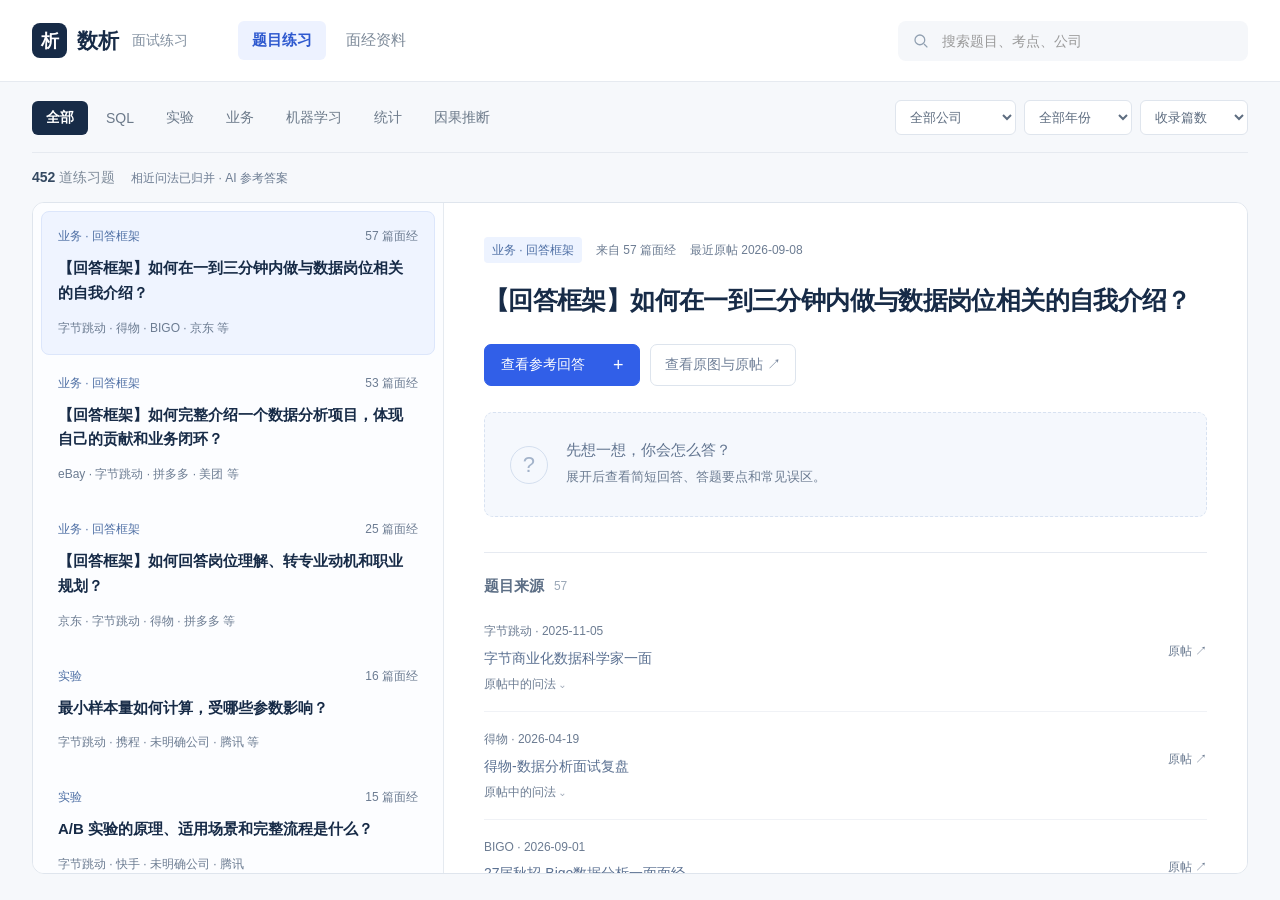
==== interview/index.html @ 2913370b "Publish interview practice at /interview with homepage link" ====
<!doctype html>
<html lang="zh-CN"><head><meta charset="utf-8"><meta name="viewport" content="width=device-width,initial-scale=1"><title>数析 · 面试练习</title><meta name="description" content="从真实面经中整理数据分析与数据科学练习题，按六类内容与公司筛选，查看简短参考答案并回溯原图。"><meta name="theme-color" content="#f6f8fb"><link rel="icon" type="image/svg+xml" href="data:image/svg+xml,%3Csvg xmlns='http://www.w3.org/2000/svg' viewBox='0 0 32 32'%3E%3Crect width='32' height='32' rx='8' fill='%232563eb'/%3E%3Cpath d='M8 8h7v16H8zm10 0h6v16h-6z' fill='white'/%3E%3C/svg%3E"><link rel="stylesheet" href="style.css"><script src="practice-core.js" defer></script><script src="app.js" defer></script></head>
<body>
<header class="topbar"><a class="brand" href="./" aria-label="数析面试练习首页"><span class="brand-symbol">析</span>数析<span class="brand-light">面试练习</span></a><nav class="view-switch" aria-label="浏览方式"><button data-view="questions" class="active" aria-pressed="true">题目练习</button><button data-view="notes" aria-pressed="false">面经资料</button></nav><label class="search"><svg viewBox="0 0 24 24" aria-hidden="true"><circle cx="10.5" cy="10.5" r="6.5"/><path d="m16 16 4.5 4.5"/></svg><input id="search" type="search" placeholder="搜索题目、考点、公司" aria-label="搜索题目、考点、公司"></label></header>
<main class="explore"><div class="explore-toolbar"><nav id="categories" aria-label="内容分类"></nav><div class="filters"><select id="company" aria-label="公司"><option value="">全部公司</option></select><select id="year" aria-label="年份"><option value="">全部年份</option><option value="2026">2026 年</option><option value="2025">2025 年</option></select><select id="sort" aria-label="排序"><option value="sources">收录篇数</option><option value="newest">最新发布</option><option value="oldest">最早发布</option></select></div></div>
<div class="results-line"><span id="result-count" aria-live="polite">正在加载题目…</span><button class="text-button" id="reset" hidden>清除筛选</button></div>
<section id="practice" class="practice-workspace" aria-label="题目练习区"><aside class="question-sidebar" aria-label="题目列表"><div id="question-list"></div><div id="pagination" class="pagination"></div></aside><section id="answer-reader" class="answer-reader" aria-label="题目与参考答案"></section></section><section class="note-grid" id="note-list" aria-label="面经列表" hidden></section>
</main>
<dialog id="detail" aria-label="面经详情"><button class="close-detail" id="close-detail" aria-label="关闭面经">✕</button><article class="note-detail"><section class="visual-panel" id="visual-panel" aria-label="面经原图"></section><section class="content-panel" id="content-panel" aria-label="原帖内容"></section></article></dialog>
<dialog id="zoom" aria-label="放大原图"><div class="zoom-toolbar"><span id="zoom-caption"></span><div><button id="zoom-prev" class="zoom-control" aria-label="上一张原图">←</button><button id="zoom-next" class="zoom-control" aria-label="下一张原图">→</button><button id="zoom-close" class="zoom-control" aria-label="关闭原图">✕</button></div></div><div class="zoom-scroll"><img id="zoom-image" alt=""></div></dialog>
</body></html>
---- interview/style.css ----
:root{font-family:-apple-system,BlinkMacSystemFont,"PingFang SC","Microsoft YaHei",sans-serif;color:#333;background:#fff;font-size:16px;--red:#ff2442;--gray:#888;--line:#f0f0f0}*{box-sizing:border-box}body{margin:0}button,input,select{font:inherit}button{cursor:pointer}button,a,input,select,summary{-webkit-tap-highlight-color:transparent}button:disabled{opacity:.25;cursor:default}button:focus-visible,a:focus-visible,input:focus-visible,select:focus-visible,summary:focus-visible{outline:3px solid #ff8fa0;outline-offset:3px}button[hidden]{display:none}a{color:inherit;text-decoration:none}body:has(dialog[open]){overflow:hidden}.topbar{height:88px;display:flex;align-items:center;justify-content:space-between;gap:40px;max-width:1600px;margin:auto;padding:0 42px}.brand{font-size:24px;font-weight:800;letter-spacing:-.06em;color:white;background:var(--red);padding:9px 16px 10px;border-radius:15px;white-space:nowrap}.search{width:450px;max-width:45vw;display:flex;align-items:center;background:#f5f5f5;border-radius:28px;padding:13px 19px;gap:10px}.search input{min-width:0;width:100%;border:0;outline:none;background:transparent;font-size:16px;color:#333}.search input::placeholder{color:#9a9a9a}.search svg{width:21px;height:21px;flex-shrink:0;fill:none;stroke:#555;stroke-width:1.7}.header-note{color:#999;font-size:14px;white-space:nowrap}.explore{max-width:1600px;margin:auto;padding:8px 42px 50px}.explore-toolbar{display:flex;flex-wrap:wrap;align-items:center;justify-content:space-between;gap:16px;border-bottom:1px solid var(--line);padding:4px 0 20px}#categories{display:flex;align-items:center;gap:4px;overflow:auto}.category{color:#666;border:0;border-radius:24px;background:transparent;padding:11px 17px;white-space:nowrap;font-size:16px}.category.active{color:#333;background:#f3f3f3;font-weight:650}.category:hover{background:#f5f5f5}.filters{display:flex;gap:8px}select{color:#666;font-size:14px;border:1px solid #ebebeb;border-radius:20px;background:#fff;padding:9px 25px 9px 12px;max-width:154px;cursor:pointer}.results-line{height:56px;display:flex;align-items:center;justify-content:space-between;font-size:13px;color:#999}.text-button{color:#888;border:0;background:transparent;padding:5px;font-size:13px}.text-button:hover{color:var(--red)}.note-grid{columns:5;column-gap:22px}.note-card{break-inside:avoid;display:block;width:100%;background:transparent;border:0;text-align:left;padding:0;margin-bottom:26px;color:#333;border-radius:16px}.card-cover{position:relative;overflow:hidden;border-radius:16px;background:#f5f5f5}.card-cover img{display:block;width:100%;height:auto;max-height:350px;min-height:150px;object-fit:cover;transition:transform .25s}.note-card:hover .card-cover img{transform:scale(1.025)}.card-pages{position:absolute;right:10px;top:10px;color:#fff;background:#0005;padding:4px 8px;border-radius:20px;font-size:12px}.card-content{padding:11px 7px 0}.card-title{font-size:15px;font-weight:600;line-height:1.55;margin:0 0 9px;display:-webkit-box;-webkit-line-clamp:2;-webkit-box-orient:vertical;overflow:hidden}.card-meta{display:flex;justify-content:space-between;gap:8px;align-items:center;font-size:12px;color:#999}.card-company{display:flex;align-items:center;gap:6px;min-width:0}.company-initial{width:20px;height:20px;display:inline-grid;place-items:center;border-radius:50%;background:#f5f5f5;color:#888;font-size:12px;flex-shrink:0}.card-company-name{white-space:nowrap;overflow:hidden;text-overflow:ellipsis}.card-tags{color:#809099;font-size:12px;line-height:1.6;margin-top:7px}.empty{column-span:all;text-align:center;padding:80px 20px;color:#999}.empty h1{color:#555;font-size:22px;font-weight:600}.empty p{font-size:15px}.empty button{border:0;background:var(--red);color:#fff;border-radius:24px;padding:11px 22px;margin-top:12px}.text-cover{height:230px;padding:28px 24px;display:flex;align-items:center;font-size:22px;line-height:1.6;font-weight:650;background:#faf6f4;color:#514b47}
#detail{border:0;padding:0;background:transparent;width:min(1280px,calc(100vw - 112px));height:min(860px,calc(100dvh - 72px));max-width:none;max-height:none;overflow:visible;color:#333}#detail::backdrop{background:rgba(0,0,0,.34)}.note-detail{display:grid;grid-template-rows:minmax(0,1fr);grid-template-columns:minmax(0,1.2fr) minmax(350px,.8fr);width:100%;height:100%;background:white;border-radius:22px;overflow:hidden;box-shadow:0 8px 40px #0000000c}.close-detail{position:absolute;left:-44px;top:0;width:32px;height:32px;border-radius:50%;border:0;background:#fff3;color:white;font-size:20px;display:grid;place-items:center;z-index:2}.close-detail:hover{background:#fff5}.visual-panel{position:relative;min-width:0;min-height:0;height:100%;background:#f7f7f7;border-right:1px solid #eee;display:flex;align-items:center;justify-content:center;overflow:hidden}.image-button{width:100%;height:100%;padding:0;background:none;border:0;display:flex;align-items:center;justify-content:center;cursor:zoom-in}.original-image{width:100%;height:100%;object-fit:contain;display:block}.image-counter{position:absolute;right:20px;top:20px;pointer-events:none;padding:6px 12px;border-radius:20px;background:#0005;color:#fff;font-size:13px;line-height:1.3}.image-arrow{position:absolute;top:50%;transform:translateY(-50%);height:36px;width:36px;border:0;border-radius:50%;background:#0003;color:#fff;font-size:24px;display:grid;place-items:center;backdrop-filter:blur(6px);opacity:0;transition:opacity .15s}.visual-panel:hover .image-arrow,.image-arrow:focus-visible{opacity:1}.image-arrow:disabled{display:none}.image-prev{left:16px}.image-next{right:16px}.image-dots{position:absolute;bottom:20px;left:50%;transform:translateX(-50%);display:flex;gap:4px;padding:7px 9px;max-width:85%;border-radius:20px;background:#0002;backdrop-filter:blur(8px)}.image-dot{padding:5px;background:transparent;border:0}.image-dot:after{content:"";width:6px;height:6px;border-radius:50%;background:#fff7;display:block}.image-dot.active:after{background:white}.no-image{padding:40px;color:#bbb;text-align:center}.content-panel{min-width:0;min-height:0;height:100%;display:flex;flex-direction:column;background:#fff}.author-row{padding:27px 28px 24px;display:flex;align-items:center;gap:12px;flex-shrink:0}.author-avatar{display:grid;place-items:center;flex-shrink:0;width:40px;height:40px;border:1px solid #eee;border-radius:50%;background:#f7f7f7;color:#777;font-size:17px}.author-name{font-size:15px;color:#666;min-width:0;flex:1;overflow:hidden;text-overflow:ellipsis;white-space:nowrap}.source-link{padding:9px 18px;border:1px solid var(--red);border-radius:24px;color:var(--red);font-size:14px;font-weight:600;white-space:nowrap}.source-link:hover{background:#fff5f6}.post-scroll{overflow:auto;min-height:0;flex:1;padding:0 28px 24px;scrollbar-width:thin;scrollbar-color:#e7e7e7 transparent}.post-title{font-size:20px;line-height:1.55;font-weight:650;margin:4px 0 15px;overflow-wrap:anywhere}.post-body{font-size:16px;line-height:1.85;white-space:pre-wrap;overflow-wrap:anywhere;margin:0;color:#3d3d3d}.post-tags{display:flex;gap:8px;flex-wrap:wrap;margin:16px 0;color:#547a9c;font-size:14px;line-height:1.5}.post-date{font-size:12px;color:#aaa;margin:24px 0 6px}.question-index{border-top:1px solid #eee;margin-top:22px;padding-top:16px}.question-index summary{cursor:pointer;color:#777;font-size:14px;list-style:none;display:flex;align-items:center;justify-content:space-between}.question-index summary:after{content:'⌄';font-size:17px;color:#aaa}.question-index[open] summary:after{transform:rotate(180deg)}.question-items{padding-top:8px}.question-item{font-size:14px;line-height:1.8;padding:12px 0;border-bottom:1px solid #f3f3f3}.question-item .tag{font-size:12px;color:#9b9b9b;margin-right:8px}.question-item button{font-size:12px;color:var(--red);background:none;border:0;white-space:nowrap;float:right;padding:3px}.post-footer{padding:17px 25px;border-top:1px solid #eee;display:flex;align-items:center;justify-content:space-between;gap:10px;flex-shrink:0}.note-navigation{display:flex;align-items:center;gap:14px;color:#999;font-size:12px;white-space:nowrap}.note-navigation button{border:0;background:none;color:#555;font-size:14px;padding:5px 0}.post-footer .text-button{font-size:14px;white-space:nowrap}mark{background:#ffe2e8;color:inherit;border-radius:2px}
#zoom{border:0;padding:0;width:min(1100px,94vw);height:94dvh;max-width:none;max-height:none;border-radius:14px;background:#242424;color:#fff}#zoom::backdrop{background:#000d}.zoom-toolbar{height:60px;padding:12px 20px;display:flex;align-items:center;justify-content:space-between;border-bottom:1px solid #ffffff1a;font-size:14px}.zoom-control{border:0;background:transparent;color:#fff;font-size:22px;width:38px;height:34px}.zoom-scroll{height:calc(100% - 60px);overflow:auto;text-align:center;padding:20px}.zoom-scroll img{width:100%;height:auto;max-width:1000px}.toast{color:var(--red)}
@media(min-width:1650px){.note-grid{columns:6}}
@media(max-width:1250px){.note-grid{columns:4}.topbar{gap:24px;padding:0 30px}.explore{padding:8px 30px 40px}.header-note{display:none}.search{max-width:none;width:460px}.note-detail{grid-template-columns:minmax(0,1.12fr) minmax(330px,.88fr)}.author-row{padding:22px}.post-scroll{padding:0 22px 22px}.post-footer{padding:16px 22px}.post-title{font-size:19px}#detail{width:calc(100vw - 88px);height:calc(100dvh - 64px)}}
@media(max-width:960px){.note-grid{columns:3}.explore-toolbar{gap:12px}.category{padding:10px 15px}.note-detail{grid-template-columns:minmax(0,1fr) minmax(310px,1fr)}.author-row{padding:20px;gap:9px}.source-link{padding:9px 13px}.post-scroll{padding:0 20px 20px}.post-footer{padding:14px 20px}.note-navigation{gap:10px}}
@media(max-width:700px){.topbar{height:76px;padding:0 18px;gap:18px}.brand{font-size:19px;padding:8px 12px;border-radius:12px}.search{width:auto;flex:1;padding:11px 14px;min-width:0}.search input{font-size:14px}.search svg{width:18px;height:18px}.explore{padding:0 14px 30px}.explore-toolbar{display:block;padding:0 0 15px}#categories{margin:0 -2px;padding:6px 0 13px;gap:0}.category{font-size:15px;padding:9px 14px}.filters{padding:0 3px;gap:7px}.filters select{min-width:0;flex:1;max-width:none;font-size:13px;padding:8px 18px 8px 10px}.results-line{height:46px;padding:0 3px}.note-grid{columns:2;column-gap:12px}.note-card{margin-bottom:22px}.card-cover{border-radius:12px}.card-cover img{max-height:280px;min-height:110px}.card-content{padding:9px 3px 0}.card-title{font-size:14px;margin-bottom:7px}.card-meta{font-size:12px}.card-meta time{font-size:12px}.company-initial{display:none}.card-tags{display:none}#detail{width:100vw;height:100dvh;max-height:100dvh;margin:0;overflow:auto;background:white;border-radius:0}.note-detail{display:flex;flex-direction:column;height:auto;min-height:100%;border-radius:0;overflow:visible;box-shadow:none}.close-detail{position:fixed;top:14px;left:14px;width:34px;height:34px;background:#0004;color:#fff;font-size:18px}.visual-panel{height:58dvh;min-height:320px;flex-shrink:0;border-right:0;border-bottom:1px solid #eee}.original-image{max-height:none}.image-counter{top:17px;right:16px;font-size:12px}.image-arrow{opacity:1;width:32px;height:32px;font-size:22px}.image-prev{left:14px}.image-next{right:14px}.image-dots{bottom:14px}.content-panel{height:auto;flex:1}.author-row{padding:21px 20px}.post-scroll{overflow:visible;padding:0 20px 22px}.post-title{font-size:19px}.post-body{font-size:16px;line-height:1.85}.post-footer{position:sticky;bottom:0;background:#fff;z-index:1;padding:14px 20px}.author-avatar{width:36px;height:36px;font-size:16px}.zoom-scroll{padding:8px}#zoom{width:100vw;height:100dvh;margin:0;border-radius:0}.zoom-toolbar{padding:10px 14px}}
@media(prefers-reduced-motion:reduce){*{scroll-behavior:auto!important;transition:none!important}}
/* Practice workspace: questions first, sources within reach. */
:root{--red:#315fe8;--ink:#172b47;--line:#e6eaf0;--muted:#778496;color:var(--ink);background:#f6f8fb}.topbar{height:82px;max-width:none;padding:0 32px;background:#fff;border-bottom:1px solid var(--line);gap:32px;justify-content:flex-start}.brand{background:none;color:var(--ink);padding:0;font-size:21px;font-weight:750;letter-spacing:0;display:flex;align-items:center;gap:10px}.brand-symbol{display:grid;place-items:center;width:35px;height:35px;border-radius:8px;background:var(--ink);color:#fff;font-size:18px}.brand-light{font-size:14px;color:#8290a0;font-weight:450;margin-left:3px}.view-switch{display:flex;align-items:center;gap:6px;margin-left:18px;white-space:nowrap}.view-switch button{font-size:15px;background:none;border:0;color:#7b8897;padding:10px 14px;border-radius:6px}.view-switch button.active{background:#edf2ff;color:#2e59cf;font-weight:600}.search{margin-left:auto;width:350px;padding:11px 14px;border-radius:8px;background:#f5f7fa}.search input{font-size:14px}.search svg{width:18px;height:18px;stroke:#91a0b1}.explore{max-width:1700px;padding:0 32px 24px}.explore-toolbar{padding:18px 0 17px;gap:16px}.category{padding:8px 14px;border-radius:6px;font-size:14px;color:#6c7a8a}.category.active{background:var(--ink);color:#fff}.category:hover:not(.active){background:#eaf0f6}.filters select{border-radius:6px;background:white;border-color:#dfe5ed;font-size:13px;color:#5e6d80;padding:8px 24px 8px 10px}.results-line{height:49px;color:#7e8b9a;font-size:14px;justify-content:flex-start;gap:20px}.results-line strong{font-weight:600;color:#344961}.count-detail{font-size:12px;margin-left:12px;color:#96a0ad}.practice-workspace{display:grid;grid-template-columns:minmax(290px,.88fr) minmax(0,1.72fr);height:calc(100dvh - 228px);min-height:440px;border:1px solid #dfe5ed;border-radius:12px;background:#fff;overflow:hidden}.practice-workspace[hidden],.note-grid[hidden]{display:none}.question-sidebar{min-width:0;min-height:0;overflow:auto;border-right:1px solid #e5eaf0;padding:8px;background:#fcfdff}.question-row{width:100%;display:block;text-align:left;border:1px solid transparent;border-radius:8px;padding:16px 16px 17px;background:transparent;color:var(--ink);margin-bottom:3px}.question-row:hover{background:#f3f6fb}.question-row.selected{background:#eff4ff;border-color:#dce6fb}.question-row-top{display:flex;align-items:center;justify-content:space-between;font-size:12px;color:#99a4b3;margin-bottom:11px}.category-label{font-size:12px;color:#4f70a5}.question-row h2{font-size:15px;line-height:1.65;font-weight:600;margin:0 0 12px;overflow-wrap:anywhere}.question-companies{font-size:12px;color:#8c98a8;line-height:1.5}.pagination{display:flex;justify-content:space-between;align-items:center;padding:19px 10px;font-size:12px;color:#9ca6b3}.pagination button{background:white;border:1px solid #e0e5ed;padding:6px 10px;border-radius:5px;font-size:13px;color:#596b81}.answer-reader{min-height:0;overflow:auto;background:#fff}.practice-article{max-width:930px;padding:34px 40px 48px;margin:auto}.answer-meta{display:flex;gap:14px;align-items:center;font-size:12px;color:#929eac;line-height:1.7;flex-wrap:wrap;margin-bottom:18px}.answer-meta .category-label{padding:3px 8px;background:#edf3ff;border-radius:4px}.practice-article h1{font-size:25px;line-height:1.55;font-weight:650;letter-spacing:-.025em;color:var(--ink);margin:0 0 24px;overflow-wrap:anywhere}.answer-actions{display:flex;flex-wrap:wrap;gap:10px;margin-bottom:26px}.primary-button{border:1px solid #315fe8;background:#315fe8;color:#fff;border-radius:7px;padding:11px 16px;font-size:14px;display:flex;align-items:center;gap:28px}.primary-button span{font-size:18px;line-height:1}.secondary-button{border:1px solid #dde4ed;background:#fff;color:#718199;border-radius:7px;font-size:14px;padding:11px 14px}.primary-button:hover{background:#254fd0}.secondary-button:hover{background:#f7f9fc}.answer-collapsed{display:flex;align-items:center;gap:18px;background:#f5f8fd;border:1px dashed #d8e2f1;border-radius:9px;padding:28px 25px;margin-bottom:35px}.practice-symbol{display:grid;place-items:center;flex-shrink:0;width:38px;height:38px;border-radius:50%;border:1px solid #d4dfef;color:#a3b3ca;font-size:22px}.answer-collapsed strong{font-size:15px;font-weight:550;color:#627590}.answer-collapsed p{font-size:13px;line-height:1.6;color:#95a0af;margin:7px 0 0}.reference-answer{margin-bottom:32px;border-top:1px solid #e6eaf1;padding-top:24px}.reference-heading{display:flex;align-items:center;gap:10px;margin-bottom:17px}.reference-heading h2{font-size:17px;font-weight:650;margin:0}.reference-heading>span{font-size:11px;color:#577db2;border:1px solid #dde7f6;padding:3px 6px;border-radius:4px}.short-answer{font-size:16px;line-height:1.95;color:#445670;white-space:pre-wrap;margin:0 0 28px}.reference-answer h3{font-size:14px;font-weight:650;color:#536882;margin:20px 0 12px}.answer-steps{font-size:15px;line-height:1.85;color:#52647b;padding-left:23px;margin:0 0 20px}.answer-steps li{padding-left:5px;margin:10px 0}.answer-steps li::marker{color:#4a70b6;font-size:13px;font-weight:600}.pitfall{display:flex;align-items:flex-start;gap:12px;padding:15px 18px;border-radius:6px;background:#fcf7eb;margin:24px 0 18px;color:#8c7040}.pitfall>span{font-size:12px;white-space:nowrap;padding-top:3px;font-weight:650}.pitfall p{font-size:14px;line-height:1.8;margin:0}.answer-disclaimer{font-size:12px;color:#9ba4b0;line-height:1.8;margin:18px 0 0}.question-sources{border-top:1px solid #e6eaf1;padding-top:24px}.question-sources h2{font-size:15px;font-weight:600;display:flex;gap:10px;align-items:center;margin:0 0 8px;color:#5d6f86}.question-sources h2 span{font-size:12px;font-weight:450;color:#9aa7b7}.source-row{display:flex;gap:16px;justify-content:space-between;align-items:flex-start;padding:17px 0;border-bottom:1px solid #f0f2f6}.source-row>div{min-width:0}.source-date{font-size:12px;color:#96a2b1}.source-title{border:0;background:transparent;font-size:14px;text-align:left;line-height:1.7;color:#5a7091;padding:7px 0 3px;display:block}.source-title:hover{color:#315fe8}.source-row>a{white-space:nowrap;font-size:12px;color:#7c90aa;margin-top:22px}.original-question{font-size:12px;color:#a0a9b6}.original-question summary{cursor:pointer;list-style:none;line-height:1.7}.original-question summary:after{content:' ⌄'}.original-question p{font-size:13px;color:#8491a3;line-height:1.8;margin:10px 0}.more-sources{font-size:13px;color:#8595aa;padding:14px 0}.more-sources>summary{cursor:pointer}.answer-code{font-size:13px;line-height:1.8;background:#16283f;color:#d9e4f2;border-radius:8px;padding:18px 20px;overflow:auto;tab-size:2}.code-caption{font-size:12px;color:#8b99aa;margin-top:20px}.reference-links{font-size:13px;color:#778eaf;margin-top:22px}.reference-links summary{cursor:pointer}.reference-links a{display:block;margin:9px 0;color:#527bb3;font-size:13px;line-height:1.6}.question-mobile-back{display:none}.note-grid{padding-top:4px}.card-cover{border-radius:12px}.empty{padding:55px 20px}.empty h1{font-size:18px}.empty p{font-size:14px}.empty button{background:#315fe8;border-radius:6px;font-size:14px}.source-link{border-color:#829bbf;color:#55749d}.source-link:hover{background:#f2f6fb}.post-title{color:#344961}.post-body{color:#506078}.post-tags{color:#8194af}.post-footer .text-button{color:#778ba6}mark{background:#e5edff}.question-index{color:#8597ae}
@media(min-width:1450px){.practice-workspace{grid-template-columns:minmax(360px,.85fr) minmax(0,1.85fr)}.practice-article{padding:38px 55px 50px}}
@media(max-width:1100px){.brand-light{display:none}.topbar{gap:20px;padding:0 24px}.view-switch{margin-left:5px}.search{width:280px}.explore{padding:0 24px 24px}.practice-workspace{grid-template-columns:315px minmax(0,1fr);height:calc(100dvh - 265px)}.practice-article{padding:28px}.practice-article h1{font-size:22px}.answer-meta{gap:9px}.explore-toolbar{flex-wrap:wrap}.question-row{padding:14px}.answer-collapsed{padding:22px 18px}.answer-collapsed .practice-symbol{display:none}}
@media(max-width:740px){.topbar{height:auto;min-height:124px;flex-wrap:wrap;padding:16px 18px 14px;gap:14px 10px}.brand{font-size:19px;gap:8px}.brand-symbol{width:31px;height:31px;font-size:16px}.view-switch{margin:0 0 0 auto;gap:0}.view-switch button{font-size:14px;padding:8px 11px}.search{order:3;width:100%;flex-basis:100%;padding:10px 12px;max-width:none}.explore{padding:0 12px 20px}.explore-toolbar{display:block;padding:4px 0 13px}#categories{padding:8px 0 12px;gap:2px}.category{font-size:14px;padding:8px 12px}.filters select{font-size:13px}.results-line{height:47px;padding:0 4px;font-size:13px}.count-detail{font-size:12px;margin-left:7px}.practice-workspace{height:calc(100dvh - 291px);min-height:300px;display:block;border-radius:9px}.question-sidebar{height:100%;border:0;padding:6px}.answer-reader{height:100%;display:none}.question-reading .question-sidebar{display:none}.question-reading .answer-reader{display:block}.question-row{padding:15px 13px}.question-row h2{font-size:16px}.question-mobile-back{display:block;border:0;background:none;padding:0 0 20px;font-size:13px;color:#8395af}.practice-article{padding:21px 19px 36px}.practice-article h1{font-size:22px;margin-bottom:21px}.answer-meta{font-size:12px;gap:9px;margin-bottom:15px}.answer-meta>span:last-child{display:none}.answer-actions{gap:8px}.primary-button,.secondary-button{font-size:13px;padding:10px 11px}.primary-button{gap:17px}.answer-collapsed{padding:23px 16px;margin-bottom:25px}.answer-collapsed strong{font-size:14px}.short-answer{font-size:16px}.answer-steps{font-size:15px}.source-row{gap:10px}.question-sources{padding-top:20px}.note-grid{column-gap:13px}}
.question-inline-actions{display:flex;gap:15px;margin-top:8px}.question-inline-actions button{float:none;padding:3px 0}.question-inline-actions button:first-child{color:#315fe8}.question-index summary{font-size:14px}.reference-heading>span{font-size:12px}
button:focus-visible,a:focus-visible,input:focus-visible,select:focus-visible,summary:focus-visible{outline-color:#7194f5}.count-detail,.answer-meta,.question-row-top,.question-companies,.source-date,.source-row>a,.original-question,.answer-disclaimer,.answer-collapsed p,.code-caption{color:#6c7c92}.original-question p{color:#687b93}
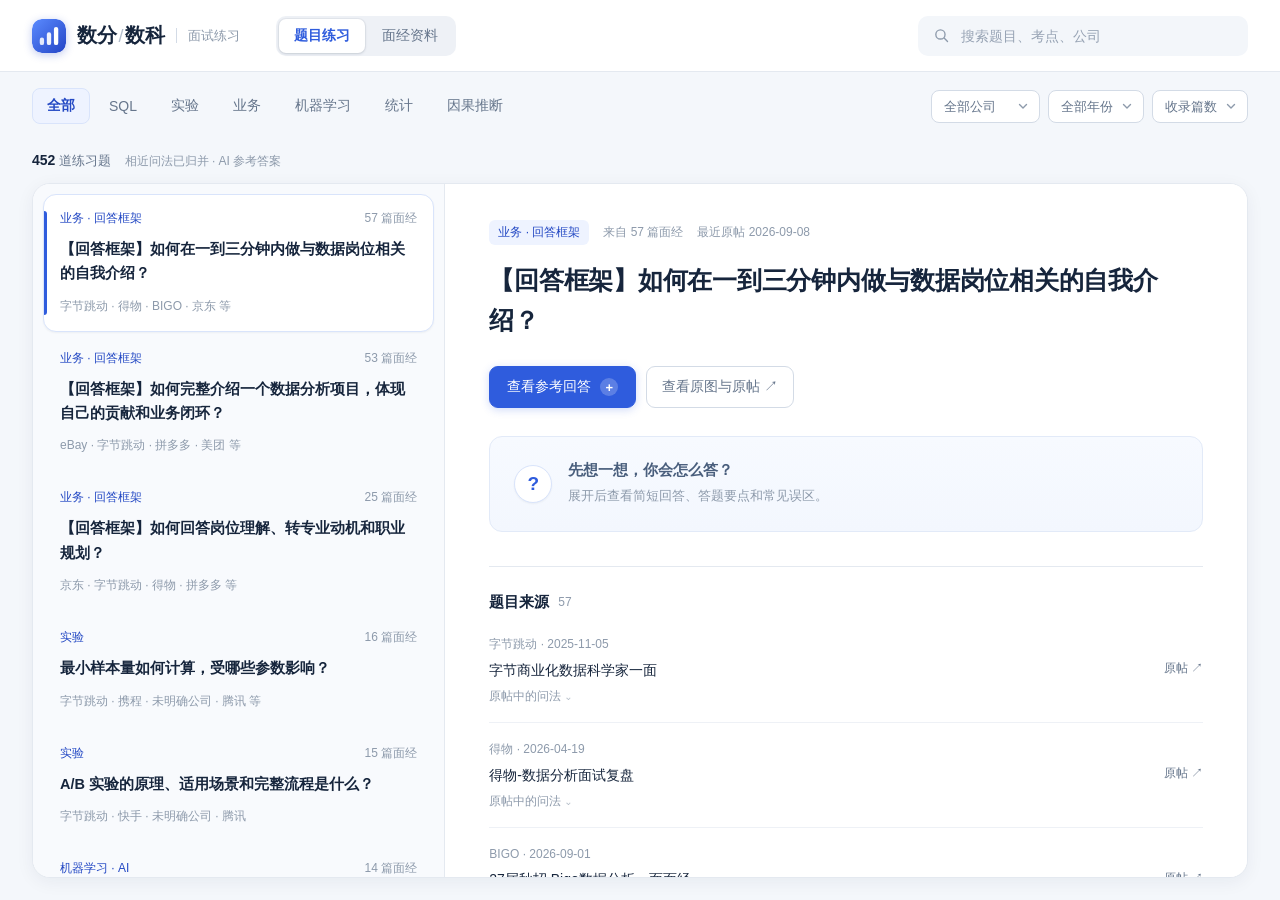
==== commit c5149192: "Publish refreshed interview practice UI Rebuilt static export: new brand mark and 数分/数科 naming, unif" ====
--- a/interview/index.html
+++ b/interview/index.html
@@ -1,7 +1,7 @@
 <!doctype html>
-<html lang="zh-CN"><head><meta charset="utf-8"><meta name="viewport" content="width=device-width,initial-scale=1"><title>数析 · 面试练习</title><meta name="description" content="从真实面经中整理数据分析与数据科学练习题，按六类内容与公司筛选，查看简短参考答案并回溯原图。"><meta name="theme-color" content="#f6f8fb"><link rel="icon" type="image/svg+xml" href="data:image/svg+xml,%3Csvg xmlns='http://www.w3.org/2000/svg' viewBox='0 0 32 32'%3E%3Crect width='32' height='32' rx='8' fill='%232563eb'/%3E%3Cpath d='M8 8h7v16H8zm10 0h6v16h-6z' fill='white'/%3E%3C/svg%3E"><link rel="stylesheet" href="style.css"><script src="practice-core.js" defer></script><script src="app.js" defer></script></head>
+<html lang="zh-CN"><head><meta charset="utf-8"><meta name="viewport" content="width=device-width,initial-scale=1"><title>数分/数科 · 面试练习</title><meta name="description" content="从真实面经中整理数据分析与数据科学练习题，按六类内容与公司筛选，查看简短参考答案并回溯原图。"><meta name="theme-color" content="#ffffff"><link rel="icon" type="image/svg+xml" href="data:image/svg+xml,%3Csvg xmlns='http://www.w3.org/2000/svg' viewBox='0 0 32 32'%3E%3Cdefs%3E%3ClinearGradient id='g' x1='0' y1='0' x2='1' y2='1'%3E%3Cstop offset='0' stop-color='%235b8bff'/%3E%3Cstop offset='1' stop-color='%232445c6'/%3E%3C/linearGradient%3E%3C/defs%3E%3Crect width='32' height='32' rx='9' fill='url(%23g)'/%3E%3Crect x='7' y='17.5' width='4.4' height='7.5' rx='2.2' fill='white' opacity='.85'/%3E%3Crect x='13.8' y='12.5' width='4.4' height='12.5' rx='2.2' fill='white' opacity='.92'/%3E%3Crect x='20.6' y='7' width='4.4' height='18' rx='2.2' fill='white'/%3E%3C/svg%3E"><link rel="stylesheet" href="style.css"><script src="practice-core.js" defer></script><script src="app.js" defer></script></head>
 <body>
-<header class="topbar"><a class="brand" href="./" aria-label="数析面试练习首页"><span class="brand-symbol">析</span>数析<span class="brand-light">面试练习</span></a><nav class="view-switch" aria-label="浏览方式"><button data-view="questions" class="active" aria-pressed="true">题目练习</button><button data-view="notes" aria-pressed="false">面经资料</button></nav><label class="search"><svg viewBox="0 0 24 24" aria-hidden="true"><circle cx="10.5" cy="10.5" r="6.5"/><path d="m16 16 4.5 4.5"/></svg><input id="search" type="search" placeholder="搜索题目、考点、公司" aria-label="搜索题目、考点、公司"></label></header>
+<header class="topbar"><a class="brand" href="./" aria-label="数分数科面试练习首页"><span class="brand-mark" aria-hidden="true"><svg viewBox="0 0 36 36" width="34" height="34"><defs><linearGradient id="bm" x1="0" y1="0" x2="1" y2="1"><stop offset="0" stop-color="#5b8bff"/><stop offset="1" stop-color="#2445c6"/></linearGradient></defs><rect width="36" height="36" rx="10" fill="url(#bm)"/><rect x="8.2" y="19.6" width="4.6" height="8" rx="2.3" fill="#fff" opacity=".85"/><rect x="15.7" y="14" width="4.6" height="13.6" rx="2.3" fill="#fff" opacity=".92"/><rect x="23.2" y="8.4" width="4.6" height="19.2" rx="2.3" fill="#fff"/></svg></span><span class="brand-name">数分<span class="brand-slash">/</span>数科</span><span class="brand-light">面试练习</span></a><nav class="view-switch" aria-label="浏览方式"><button data-view="questions" class="active" aria-pressed="true">题目练习</button><button data-view="notes" aria-pressed="false">面经资料</button></nav><label class="search"><svg viewBox="0 0 24 24" aria-hidden="true"><circle cx="10.5" cy="10.5" r="6.5"/><path d="m16 16 4.5 4.5"/></svg><input id="search" type="search" placeholder="搜索题目、考点、公司" aria-label="搜索题目、考点、公司"></label></header>
 <main class="explore"><div class="explore-toolbar"><nav id="categories" aria-label="内容分类"></nav><div class="filters"><select id="company" aria-label="公司"><option value="">全部公司</option></select><select id="year" aria-label="年份"><option value="">全部年份</option><option value="2026">2026 年</option><option value="2025">2025 年</option></select><select id="sort" aria-label="排序"><option value="sources">收录篇数</option><option value="newest">最新发布</option><option value="oldest">最早发布</option></select></div></div>
 <div class="results-line"><span id="result-count" aria-live="polite">正在加载题目…</span><button class="text-button" id="reset" hidden>清除筛选</button></div>
 <section id="practice" class="practice-workspace" aria-label="题目练习区"><aside class="question-sidebar" aria-label="题目列表"><div id="question-list"></div><div id="pagination" class="pagination"></div></aside><section id="answer-reader" class="answer-reader" aria-label="题目与参考答案"></section></section><section class="note-grid" id="note-list" aria-label="面经列表" hidden></section>
--- a/interview/style.css
+++ b/interview/style.css
@@ -1,15 +1,472 @@
-:root{font-family:-apple-system,BlinkMacSystemFont,"PingFang SC","Microsoft YaHei",sans-serif;color:#333;background:#fff;font-size:16px;--red:#ff2442;--gray:#888;--line:#f0f0f0}*{box-sizing:border-box}body{margin:0}button,input,select{font:inherit}button{cursor:pointer}button,a,input,select,summary{-webkit-tap-highlight-color:transparent}button:disabled{opacity:.25;cursor:default}button:focus-visible,a:focus-visible,input:focus-visible,select:focus-visible,summary:focus-visible{outline:3px solid #ff8fa0;outline-offset:3px}button[hidden]{display:none}a{color:inherit;text-decoration:none}body:has(dialog[open]){overflow:hidden}.topbar{height:88px;display:flex;align-items:center;justify-content:space-between;gap:40px;max-width:1600px;margin:auto;padding:0 42px}.brand{font-size:24px;font-weight:800;letter-spacing:-.06em;color:white;background:var(--red);padding:9px 16px 10px;border-radius:15px;white-space:nowrap}.search{width:450px;max-width:45vw;display:flex;align-items:center;background:#f5f5f5;border-radius:28px;padding:13px 19px;gap:10px}.search input{min-width:0;width:100%;border:0;outline:none;background:transparent;font-size:16px;color:#333}.search input::placeholder{color:#9a9a9a}.search svg{width:21px;height:21px;flex-shrink:0;fill:none;stroke:#555;stroke-width:1.7}.header-note{color:#999;font-size:14px;white-space:nowrap}.explore{max-width:1600px;margin:auto;padding:8px 42px 50px}.explore-toolbar{display:flex;flex-wrap:wrap;align-items:center;justify-content:space-between;gap:16px;border-bottom:1px solid var(--line);padding:4px 0 20px}#categories{display:flex;align-items:center;gap:4px;overflow:auto}.category{color:#666;border:0;border-radius:24px;background:transparent;padding:11px 17px;white-space:nowrap;font-size:16px}.category.active{color:#333;background:#f3f3f3;font-weight:650}.category:hover{background:#f5f5f5}.filters{display:flex;gap:8px}select{color:#666;font-size:14px;border:1px solid #ebebeb;border-radius:20px;background:#fff;padding:9px 25px 9px 12px;max-width:154px;cursor:pointer}.results-line{height:56px;display:flex;align-items:center;justify-content:space-between;font-size:13px;color:#999}.text-button{color:#888;border:0;background:transparent;padding:5px;font-size:13px}.text-button:hover{color:var(--red)}.note-grid{columns:5;column-gap:22px}.note-card{break-inside:avoid;display:block;width:100%;background:transparent;border:0;text-align:left;padding:0;margin-bottom:26px;color:#333;border-radius:16px}.card-cover{position:relative;overflow:hidden;border-radius:16px;background:#f5f5f5}.card-cover img{display:block;width:100%;height:auto;max-height:350px;min-height:150px;object-fit:cover;transition:transform .25s}.note-card:hover .card-cover img{transform:scale(1.025)}.card-pages{position:absolute;right:10px;top:10px;color:#fff;background:#0005;padding:4px 8px;border-radius:20px;font-size:12px}.card-content{padding:11px 7px 0}.card-title{font-size:15px;font-weight:600;line-height:1.55;margin:0 0 9px;display:-webkit-box;-webkit-line-clamp:2;-webkit-box-orient:vertical;overflow:hidden}.card-meta{display:flex;justify-content:space-between;gap:8px;align-items:center;font-size:12px;color:#999}.card-company{display:flex;align-items:center;gap:6px;min-width:0}.company-initial{width:20px;height:20px;display:inline-grid;place-items:center;border-radius:50%;background:#f5f5f5;color:#888;font-size:12px;flex-shrink:0}.card-company-name{white-space:nowrap;overflow:hidden;text-overflow:ellipsis}.card-tags{color:#809099;font-size:12px;line-height:1.6;margin-top:7px}.empty{column-span:all;text-align:center;padding:80px 20px;color:#999}.empty h1{color:#555;font-size:22px;font-weight:600}.empty p{font-size:15px}.empty button{border:0;background:var(--red);color:#fff;border-radius:24px;padding:11px 22px;margin-top:12px}.text-cover{height:230px;padding:28px 24px;display:flex;align-items:center;font-size:22px;line-height:1.6;font-weight:650;background:#faf6f4;color:#514b47}
-#detail{border:0;padding:0;background:transparent;width:min(1280px,calc(100vw - 112px));height:min(860px,calc(100dvh - 72px));max-width:none;max-height:none;overflow:visible;color:#333}#detail::backdrop{background:rgba(0,0,0,.34)}.note-detail{display:grid;grid-template-rows:minmax(0,1fr);grid-template-columns:minmax(0,1.2fr) minmax(350px,.8fr);width:100%;height:100%;background:white;border-radius:22px;overflow:hidden;box-shadow:0 8px 40px #0000000c}.close-detail{position:absolute;left:-44px;top:0;width:32px;height:32px;border-radius:50%;border:0;background:#fff3;color:white;font-size:20px;display:grid;place-items:center;z-index:2}.close-detail:hover{background:#fff5}.visual-panel{position:relative;min-width:0;min-height:0;height:100%;background:#f7f7f7;border-right:1px solid #eee;display:flex;align-items:center;justify-content:center;overflow:hidden}.image-button{width:100%;height:100%;padding:0;background:none;border:0;display:flex;align-items:center;justify-content:center;cursor:zoom-in}.original-image{width:100%;height:100%;object-fit:contain;display:block}.image-counter{position:absolute;right:20px;top:20px;pointer-events:none;padding:6px 12px;border-radius:20px;background:#0005;color:#fff;font-size:13px;line-height:1.3}.image-arrow{position:absolute;top:50%;transform:translateY(-50%);height:36px;width:36px;border:0;border-radius:50%;background:#0003;color:#fff;font-size:24px;display:grid;place-items:center;backdrop-filter:blur(6px);opacity:0;transition:opacity .15s}.visual-panel:hover .image-arrow,.image-arrow:focus-visible{opacity:1}.image-arrow:disabled{display:none}.image-prev{left:16px}.image-next{right:16px}.image-dots{position:absolute;bottom:20px;left:50%;transform:translateX(-50%);display:flex;gap:4px;padding:7px 9px;max-width:85%;border-radius:20px;background:#0002;backdrop-filter:blur(8px)}.image-dot{padding:5px;background:transparent;border:0}.image-dot:after{content:"";width:6px;height:6px;border-radius:50%;background:#fff7;display:block}.image-dot.active:after{background:white}.no-image{padding:40px;color:#bbb;text-align:center}.content-panel{min-width:0;min-height:0;height:100%;display:flex;flex-direction:column;background:#fff}.author-row{padding:27px 28px 24px;display:flex;align-items:center;gap:12px;flex-shrink:0}.author-avatar{display:grid;place-items:center;flex-shrink:0;width:40px;height:40px;border:1px solid #eee;border-radius:50%;background:#f7f7f7;color:#777;font-size:17px}.author-name{font-size:15px;color:#666;min-width:0;flex:1;overflow:hidden;text-overflow:ellipsis;white-space:nowrap}.source-link{padding:9px 18px;border:1px solid var(--red);border-radius:24px;color:var(--red);font-size:14px;font-weight:600;white-space:nowrap}.source-link:hover{background:#fff5f6}.post-scroll{overflow:auto;min-height:0;flex:1;padding:0 28px 24px;scrollbar-width:thin;scrollbar-color:#e7e7e7 transparent}.post-title{font-size:20px;line-height:1.55;font-weight:650;margin:4px 0 15px;overflow-wrap:anywhere}.post-body{font-size:16px;line-height:1.85;white-space:pre-wrap;overflow-wrap:anywhere;margin:0;color:#3d3d3d}.post-tags{display:flex;gap:8px;flex-wrap:wrap;margin:16px 0;color:#547a9c;font-size:14px;line-height:1.5}.post-date{font-size:12px;color:#aaa;margin:24px 0 6px}.question-index{border-top:1px solid #eee;margin-top:22px;padding-top:16px}.question-index summary{cursor:pointer;color:#777;font-size:14px;list-style:none;display:flex;align-items:center;justify-content:space-between}.question-index summary:after{content:'⌄';font-size:17px;color:#aaa}.question-index[open] summary:after{transform:rotate(180deg)}.question-items{padding-top:8px}.question-item{font-size:14px;line-height:1.8;padding:12px 0;border-bottom:1px solid #f3f3f3}.question-item .tag{font-size:12px;color:#9b9b9b;margin-right:8px}.question-item button{font-size:12px;color:var(--red);background:none;border:0;white-space:nowrap;float:right;padding:3px}.post-footer{padding:17px 25px;border-top:1px solid #eee;display:flex;align-items:center;justify-content:space-between;gap:10px;flex-shrink:0}.note-navigation{display:flex;align-items:center;gap:14px;color:#999;font-size:12px;white-space:nowrap}.note-navigation button{border:0;background:none;color:#555;font-size:14px;padding:5px 0}.post-footer .text-button{font-size:14px;white-space:nowrap}mark{background:#ffe2e8;color:inherit;border-radius:2px}
-#zoom{border:0;padding:0;width:min(1100px,94vw);height:94dvh;max-width:none;max-height:none;border-radius:14px;background:#242424;color:#fff}#zoom::backdrop{background:#000d}.zoom-toolbar{height:60px;padding:12px 20px;display:flex;align-items:center;justify-content:space-between;border-bottom:1px solid #ffffff1a;font-size:14px}.zoom-control{border:0;background:transparent;color:#fff;font-size:22px;width:38px;height:34px}.zoom-scroll{height:calc(100% - 60px);overflow:auto;text-align:center;padding:20px}.zoom-scroll img{width:100%;height:auto;max-width:1000px}.toast{color:var(--red)}
+/* 数分/数科 · 面试练习 —— 题目练习为主入口，面经原图与正文为来源。 */
+
+/* ---------- 设计变量 ---------- */
+:root{
+  --primary:#2f5cdd;--primary-strong:#2449c4;--primary-soft:#eef3ff;--primary-line:#d9e4fb;
+  --ink:#16253c;--text:#3d4d63;--muted:#66768c;--faint:#8d9aab;
+  --canvas:#f4f7fb;--surface:#fff;--subtle:#f8fafd;--hover:#eef2f8;
+  --line:#e4e9f0;--line-strong:#d3dbe6;
+  --shadow-sm:0 1px 2px rgba(16,37,66,.05);
+  --shadow-md:0 4px 18px rgba(16,37,66,.06);
+  --shadow-lg:0 18px 56px rgba(16,37,66,.16);
+  --r-sm:6px;--r-md:9px;--r-lg:13px;--r-xl:18px;
+  --red:var(--primary);
+  font-family:-apple-system,BlinkMacSystemFont,"PingFang SC","Hiragino Sans GB","Microsoft YaHei",sans-serif;
+  font-size:16px;color:var(--text);background:var(--canvas);
+  -webkit-font-smoothing:antialiased;
+}
+
+/* ---------- 基础 ---------- */
+*{box-sizing:border-box}
+body{margin:0;height:100dvh;overflow:auto;display:flex;flex-direction:column}
+/* 练习视图锁定视口、内部滚动；面经视图是长瀑布流，交还给页面滚动。 */
+body:has(#note-list:not([hidden])){height:auto;min-height:100dvh;overflow:visible}
+button,input,select{font:inherit;color:inherit}
+button{cursor:pointer}
+button,a,input,select,summary{-webkit-tap-highlight-color:transparent}
+button:disabled{opacity:.35;cursor:default}
+button[hidden]{display:none}
+a{color:inherit;text-decoration:none}
+img{max-width:100%}
+body:has(dialog[open]){overflow:hidden}
+button:focus-visible,a:focus-visible,input:focus-visible,select:focus-visible,summary:focus-visible{outline:2px solid var(--primary);outline-offset:2px;border-radius:4px}
+mark{background:#fff0b8;color:var(--ink);border-radius:3px;padding:0 1px}
+::selection{background:#d7e2fd}
+
+/* ---------- 顶栏 ---------- */
+.topbar{
+  height:72px;display:flex;align-items:center;gap:22px;
+  padding:0 32px;background:var(--surface);border-bottom:1px solid var(--line);
+  position:sticky;top:0;z-index:30;flex-shrink:0;
+}
+.brand{display:flex;align-items:center;gap:11px;white-space:nowrap;flex-shrink:0}
+.brand-mark{display:grid;place-items:center;width:34px;height:34px;border-radius:10px;box-shadow:0 2px 8px rgba(36,69,198,.28);overflow:hidden}
+.brand-mark svg{display:block}
+.brand-name{font-size:20px;font-weight:700;letter-spacing:.01em;color:var(--ink)}
+.brand-slash{font-weight:400;color:#b2bdcc;padding:0 1px;font-size:18px}
+.brand-light{font-size:13px;color:var(--faint);font-weight:450;padding-left:11px;border-left:1px solid var(--line-strong);line-height:1.2}
+
+.view-switch{display:flex;align-items:center;gap:2px;padding:3px;margin-left:14px;border-radius:10px;background:#eef1f6;white-space:nowrap}
+.view-switch button{
+  font-size:14px;font-weight:500;background:none;border:0;color:var(--muted);
+  padding:8px 15px;border-radius:7px;transition:color .15s,background .15s;
+}
+.view-switch button:hover{color:var(--ink)}
+.view-switch button.active{background:var(--surface);color:var(--primary);font-weight:600;box-shadow:0 1px 3px rgba(16,37,66,.14),0 0 0 1px rgba(16,37,66,.04)}
+
+.search{
+  margin-left:auto;display:flex;align-items:center;gap:9px;width:330px;
+  padding:0 14px;height:40px;border-radius:10px;background:#f3f6fa;
+  border:1px solid transparent;transition:border-color .15s,background .15s;
+}
+.search:focus-within{background:var(--surface);border-color:var(--primary-line);box-shadow:0 0 0 3px rgba(47,92,221,.09)}
+.search input{min-width:0;width:100%;border:0;outline:none;background:transparent;font-size:14px;color:var(--ink)}
+.search input::placeholder{color:#97a3b4}
+.search svg{width:17px;height:17px;flex-shrink:0;fill:none;stroke:#8d9aab;stroke-width:1.9;stroke-linecap:round}
+.header-note{color:var(--faint);font-size:13px;white-space:nowrap}
+
+/* ---------- 筛选工具条 ---------- */
+.explore{max-width:1700px;width:100%;margin-inline:auto;padding:0 32px 22px;flex:1;min-height:0;display:flex;flex-direction:column}
+body:has(#note-list:not([hidden])) .explore{flex:0 0 auto}
+.explore-toolbar{
+  display:flex;flex-wrap:wrap;align-items:center;justify-content:space-between;gap:14px;
+  padding:16px 0 15px;flex-shrink:0;
+}
+#categories{display:flex;align-items:center;gap:4px;overflow:auto;scrollbar-width:none}
+#categories::-webkit-scrollbar{display:none}
+.category{
+  border:1px solid transparent;border-radius:8px;background:transparent;
+  padding:8px 14px;font-size:14px;color:var(--muted);white-space:nowrap;
+  transition:background .15s,color .15s;
+}
+.category:hover:not(.active){background:var(--hover);color:var(--ink)}
+.category.active{background:var(--primary-soft);color:var(--primary-strong);border-color:var(--primary-line);font-weight:600}
+
+.filters{display:flex;gap:8px}
+select{
+  -webkit-appearance:none;appearance:none;
+  font-size:13px;color:var(--muted);background:var(--surface);
+  border:1px solid var(--line-strong);border-radius:8px;
+  padding:8px 30px 8px 12px;max-width:158px;cursor:pointer;
+  background-image:url("data:image/svg+xml,%3Csvg xmlns='http://www.w3.org/2000/svg' viewBox='0 0 12 12'%3E%3Cpath d='M2.5 4.5 6 8l3.5-3.5' fill='none' stroke='%238d9aab' stroke-width='1.4' stroke-linecap='round' stroke-linejoin='round'/%3E%3C/svg%3E");
+  background-repeat:no-repeat;background-position:right 10px center;background-size:12px;
+}
+select:hover{border-color:#bcc7d6;color:var(--ink)}
+
+.results-line{height:44px;flex-shrink:0;display:flex;align-items:center;gap:16px;font-size:13px;color:var(--muted)}
+.results-line strong{font-weight:650;color:var(--ink);font-size:14px}
+.count-detail{font-size:12px;color:var(--faint);margin-left:10px}
+.text-button{color:var(--muted);border:0;background:transparent;padding:5px;font-size:13px}
+.text-button:hover{color:var(--primary)}
+
+/* ---------- 练习工作区 ---------- */
+.practice-workspace{
+  display:grid;grid-template-columns:minmax(300px,.9fr) minmax(0,1.75fr);
+  flex:1;min-height:320px;
+  background:var(--surface);border:1px solid var(--line);border-radius:var(--r-xl);
+  box-shadow:var(--shadow-md);overflow:hidden;
+}
+.practice-workspace[hidden],.note-grid[hidden]{display:none}
+
+.question-sidebar{
+  min-width:0;min-height:0;overflow:auto;padding:10px;
+  border-right:1px solid var(--line);background:var(--subtle);
+  scrollbar-width:thin;scrollbar-color:#d8dfe9 transparent;
+}
+.question-row{
+  position:relative;width:100%;display:block;text-align:left;
+  border:1px solid transparent;border-radius:var(--r-lg);
+  padding:15px 16px 16px;background:transparent;color:var(--ink);margin-bottom:2px;
+  transition:background .14s,border-color .14s;
+}
+.question-row:hover:not(.selected){background:var(--hover)}
+.question-row.selected{background:var(--surface);border-color:var(--primary-line);box-shadow:var(--shadow-sm)}
+.question-row.selected:before{
+  content:"";position:absolute;left:0;top:16px;bottom:16px;width:3px;
+  border-radius:0 3px 3px 0;background:var(--primary);
+}
+.question-row-top{display:flex;align-items:center;justify-content:space-between;gap:10px;font-size:12px;color:var(--faint);margin-bottom:10px}
+.category-label{font-size:12px;color:var(--primary-strong);font-weight:500}
+.question-row h2{font-size:14.5px;line-height:1.68;font-weight:600;margin:0 0 10px;color:var(--ink);overflow-wrap:anywhere}
+.question-companies{font-size:12px;color:var(--faint);line-height:1.5}
+
+.pagination{display:flex;justify-content:space-between;align-items:center;padding:18px 8px 10px;font-size:12px;color:var(--faint)}
+.pagination button{background:var(--surface);border:1px solid var(--line-strong);padding:6px 12px;border-radius:7px;font-size:13px;color:var(--muted)}
+.pagination button:not(:disabled):hover{border-color:var(--primary-line);color:var(--primary)}
+
+/* ---------- 题目与参考答案 ---------- */
+.answer-reader{min-height:0;overflow:auto;background:var(--surface);scrollbar-width:thin;scrollbar-color:#dde3ec transparent}
+.practice-article{max-width:940px;padding:36px 44px 56px;margin:auto}
+.answer-meta{display:flex;flex-wrap:wrap;gap:10px 14px;align-items:center;font-size:12px;color:var(--faint);margin-bottom:16px}
+.answer-meta .category-label{padding:4px 9px;background:var(--primary-soft);border-radius:6px;font-weight:500}
+.practice-article h1{
+  font-size:25px;line-height:1.58;font-weight:650;letter-spacing:-.01em;
+  color:var(--ink);margin:0 0 26px;overflow-wrap:anywhere;
+}
+
+.answer-actions{display:flex;flex-wrap:wrap;gap:10px;margin-bottom:28px}
+.primary-button{
+  display:inline-flex;align-items:center;gap:9px;
+  border:1px solid var(--primary);background:var(--primary);color:#fff;
+  border-radius:var(--r-md);padding:11px 17px;font-size:14px;font-weight:550;
+  box-shadow:0 2px 8px rgba(47,92,221,.22);transition:background .15s;
+}
+.primary-button:hover{background:var(--primary-strong);border-color:var(--primary-strong)}
+.primary-button span{
+  display:grid;place-items:center;width:18px;height:18px;border-radius:50%;
+  background:rgba(255,255,255,.22);font-size:13px;line-height:1;font-weight:600;
+}
+.secondary-button{
+  border:1px solid var(--line-strong);background:var(--surface);color:var(--muted);
+  border-radius:var(--r-md);font-size:14px;padding:11px 15px;transition:border-color .15s,color .15s;
+}
+.secondary-button:hover{background:var(--subtle);border-color:#bcc7d6;color:var(--ink)}
+
+.answer-collapsed{
+  display:flex;align-items:center;gap:16px;
+  background:linear-gradient(180deg,#f7faff,#f3f7fe);border:1px solid #e2eaf8;
+  border-radius:var(--r-lg);padding:24px 24px;margin-bottom:34px;
+}
+.practice-symbol{
+  display:grid;place-items:center;flex-shrink:0;width:38px;height:38px;border-radius:50%;
+  background:var(--surface);border:1px solid var(--primary-line);color:var(--primary);
+  font-size:19px;font-weight:600;box-shadow:var(--shadow-sm);
+}
+.answer-collapsed strong{font-size:15px;font-weight:600;color:#4a5f7d}
+.answer-collapsed p{font-size:13px;line-height:1.6;color:var(--faint);margin:6px 0 0}
+
+.reference-answer{
+  background:var(--subtle);border:1px solid var(--line);border-radius:var(--r-xl);
+  padding:28px 30px 26px;margin-bottom:34px;
+}
+.reference-heading{display:flex;align-items:center;gap:10px;margin-bottom:16px}
+.reference-heading h2{font-size:17px;font-weight:650;color:var(--ink);margin:0}
+.reference-heading>span{
+  font-size:11.5px;color:var(--primary-strong);background:var(--primary-soft);
+  border:1px solid var(--primary-line);padding:3px 8px;border-radius:5px;font-weight:500;
+}
+.short-answer{font-size:15.5px;line-height:1.95;color:var(--text);white-space:pre-wrap;margin:0 0 26px}
+.reference-answer h3{font-size:13.5px;font-weight:650;color:var(--muted);letter-spacing:.02em;margin:22px 0 14px}
+
+.answer-steps{list-style:none;counter-reset:step;padding:0;margin:0 0 20px;font-size:14.5px;line-height:1.85;color:var(--text)}
+.answer-steps li{position:relative;padding-left:32px;margin:12px 0}
+.answer-steps li:before{
+  counter-increment:step;content:counter(step);
+  position:absolute;left:0;top:4px;width:21px;height:21px;border-radius:50%;
+  display:grid;place-items:center;font-size:11.5px;font-weight:650;
+  background:#e2ebfe;color:var(--primary-strong);
+}
+
+.answer-code{font-size:13px;line-height:1.8;background:#132238;color:#dbe6f5;border-radius:var(--r-lg);padding:18px 20px;overflow:auto;tab-size:2;margin:0}
+.code-caption{font-size:12px;color:var(--faint);margin:22px 0 10px}
+
+.pitfall{
+  display:flex;align-items:flex-start;gap:13px;padding:15px 18px;
+  border-radius:var(--r-md);background:#fdf7e9;border-left:3px solid #dfb45c;
+  margin:24px 0 4px;color:#7d6434;
+}
+.pitfall>span{font-size:12px;white-space:nowrap;padding-top:3px;font-weight:650;color:#a8802f}
+.pitfall p{font-size:14px;line-height:1.8;margin:0}
+
+.answer-disclaimer{font-size:12px;color:var(--faint);line-height:1.8;margin:22px 0 0}
+.reference-links{font-size:13px;color:var(--muted);margin-top:22px}
+.reference-links summary{cursor:pointer}
+.reference-links a{display:block;margin:9px 0;color:var(--primary);font-size:13px;line-height:1.6}
+.reference-links a:hover{text-decoration:underline}
+
+/* ---------- 题目来源 ---------- */
+.question-sources{border-top:1px solid var(--line);padding-top:26px}
+.question-sources h2{display:flex;gap:9px;align-items:center;font-size:15px;font-weight:650;color:var(--ink);margin:0 0 6px}
+.question-sources h2 span{font-size:12px;font-weight:450;color:var(--faint)}
+.source-row{display:flex;gap:16px;justify-content:space-between;align-items:flex-start;padding:16px 0;border-bottom:1px solid #eef1f6}
+.source-row>div{min-width:0}
+.source-date{font-size:12px;color:var(--faint)}
+.source-title{border:0;background:transparent;font-size:14px;text-align:left;line-height:1.7;color:var(--ink);font-weight:500;padding:6px 0 3px;display:block}
+.source-title:hover{color:var(--primary)}
+.source-row>a{white-space:nowrap;font-size:12px;color:var(--muted);margin-top:22px;padding:4px 0}
+.source-row>a:hover{color:var(--primary)}
+.original-question{font-size:12px;color:var(--faint)}
+.original-question summary{cursor:pointer;list-style:none;line-height:1.7}
+.original-question summary:after{content:" ⌄"}
+.original-question p{font-size:13px;color:var(--muted);line-height:1.8;margin:10px 0}
+.more-sources{font-size:13px;color:var(--muted);padding:14px 0}
+.more-sources>summary{cursor:pointer}
+.more-sources>summary:hover{color:var(--primary)}
+.question-mobile-back{display:none}
+
+/* ---------- 面经卡片流 ---------- */
+.note-grid{columns:5;column-gap:20px;padding-top:2px}
+.note-card{
+  break-inside:avoid;display:block;width:100%;background:transparent;border:0;
+  text-align:left;padding:0;margin-bottom:24px;color:var(--ink);
+  transition:transform .18s;
+}
+.note-card:hover{transform:translateY(-3px)}
+.card-cover{position:relative;overflow:hidden;border-radius:var(--r-lg);background:linear-gradient(180deg,#eff3f8,#e7ecf3);box-shadow:var(--shadow-sm)}
+.card-cover img{display:block;width:100%;height:auto;max-height:350px;min-height:150px;object-fit:cover;transition:transform .3s}
+.note-card:hover .card-cover{box-shadow:var(--shadow-md)}
+.note-card:hover .card-cover img{transform:scale(1.03)}
+.card-pages{
+  position:absolute;right:9px;top:9px;color:#fff;background:rgba(16,26,42,.45);
+  backdrop-filter:blur(6px);padding:4px 9px;border-radius:20px;font-size:11.5px;font-weight:500;
+}
+.card-content{padding:11px 4px 0}
+.card-title{
+  font-size:14.5px;font-weight:600;line-height:1.6;margin:0 0 8px;color:var(--ink);
+  display:-webkit-box;-webkit-line-clamp:2;-webkit-box-orient:vertical;overflow:hidden;
+}
+.card-meta{display:flex;justify-content:space-between;gap:8px;align-items:center;font-size:12px;color:var(--faint)}
+.card-company{display:flex;align-items:center;gap:6px;min-width:0}
+.company-initial{width:20px;height:20px;display:inline-grid;place-items:center;border-radius:50%;background:var(--hover);color:var(--muted);font-size:12px;flex-shrink:0}
+.card-company-name{white-space:nowrap;overflow:hidden;text-overflow:ellipsis}
+.card-tags{color:var(--faint);font-size:12px;line-height:1.6;margin-top:6px}
+.text-cover{
+  height:230px;padding:28px 24px;display:flex;align-items:center;
+  font-size:21px;line-height:1.6;font-weight:650;
+  background:linear-gradient(150deg,#eaf0fb,#e2e9f6);color:#4e5f7b;
+}
+
+.empty{column-span:all;text-align:center;padding:64px 20px;color:var(--faint)}
+.empty h1{color:var(--ink);font-size:18px;font-weight:600;margin:0 0 6px}
+.empty p{font-size:14px;margin:0}
+.empty button{border:0;background:var(--primary);color:#fff;border-radius:var(--r-md);padding:10px 20px;font-size:14px;margin-top:14px}
+.empty button:hover{background:var(--primary-strong)}
+
+/* ---------- 面经详情 ---------- */
+#detail{
+  border:0;padding:0;background:transparent;color:var(--text);
+  width:min(1280px,calc(100vw - 112px));height:min(860px,calc(100dvh - 72px));
+  max-width:none;max-height:none;overflow:visible;
+}
+#detail::backdrop{background:rgba(12,22,38,.42);backdrop-filter:blur(2px)}
+.note-detail{
+  display:grid;grid-template-rows:minmax(0,1fr);grid-template-columns:minmax(0,1.2fr) minmax(350px,.8fr);
+  width:100%;height:100%;background:var(--surface);border-radius:var(--r-xl);
+  overflow:hidden;box-shadow:var(--shadow-lg);
+}
+.close-detail{
+  position:absolute;left:-44px;top:0;width:32px;height:32px;border-radius:50%;border:0;
+  background:rgba(255,255,255,.28);color:#fff;font-size:19px;display:grid;place-items:center;z-index:2;
+}
+.close-detail:hover{background:rgba(255,255,255,.38)}
+
+.visual-panel{
+  position:relative;min-width:0;min-height:0;height:100%;background:#f2f5f9;
+  border-right:1px solid var(--line);display:flex;align-items:center;justify-content:center;overflow:hidden;
+}
+.image-button{width:100%;height:100%;padding:0;background:none;border:0;display:flex;align-items:center;justify-content:center;cursor:zoom-in}
+.original-image{width:100%;height:100%;object-fit:contain;display:block}
+.image-counter{
+  position:absolute;right:18px;top:18px;pointer-events:none;padding:5px 12px;border-radius:20px;
+  background:rgba(16,26,42,.45);backdrop-filter:blur(6px);color:#fff;font-size:12.5px;line-height:1.3;
+}
+.image-arrow{
+  position:absolute;top:50%;transform:translateY(-50%);height:36px;width:36px;border:0;border-radius:50%;
+  background:rgba(16,26,42,.3);color:#fff;font-size:22px;display:grid;place-items:center;
+  backdrop-filter:blur(6px);opacity:0;transition:opacity .15s;
+}
+.visual-panel:hover .image-arrow,.image-arrow:focus-visible{opacity:1}
+.image-arrow:hover{background:rgba(16,26,42,.5)}
+.image-arrow:disabled{display:none}
+.image-prev{left:16px}
+.image-next{right:16px}
+.image-dots{
+  position:absolute;bottom:18px;left:50%;transform:translateX(-50%);display:flex;gap:4px;
+  padding:7px 9px;max-width:85%;border-radius:20px;background:rgba(16,26,42,.22);backdrop-filter:blur(8px);
+}
+.image-dot{padding:5px;background:transparent;border:0}
+.image-dot:after{content:"";width:6px;height:6px;border-radius:50%;background:rgba(255,255,255,.5);display:block}
+.image-dot.active:after{background:#fff}
+.no-image{padding:40px;color:#aab4c2;text-align:center;font-size:14px}
+
+.content-panel{min-width:0;min-height:0;height:100%;display:flex;flex-direction:column;background:var(--surface)}
+.author-row{padding:24px 26px 20px;display:flex;align-items:center;gap:12px;flex-shrink:0;border-bottom:1px solid #f1f4f8}
+.author-avatar{
+  display:grid;place-items:center;flex-shrink:0;width:38px;height:38px;
+  border:1px solid var(--line);border-radius:50%;background:var(--subtle);color:var(--muted);font-size:16px;
+}
+.author-name{font-size:14.5px;color:var(--muted);min-width:0;flex:1;overflow:hidden;text-overflow:ellipsis;white-space:nowrap}
+.source-link{
+  padding:9px 17px;border:1px solid var(--primary-line);border-radius:20px;
+  color:var(--primary);font-size:13.5px;font-weight:600;white-space:nowrap;background:var(--surface);
+}
+.source-link:hover{background:var(--primary-soft)}
+
+.post-scroll{overflow:auto;min-height:0;flex:1;padding:20px 26px 24px;scrollbar-width:thin;scrollbar-color:#dde3ec transparent}
+.post-title{font-size:19px;line-height:1.6;font-weight:650;color:var(--ink);margin:0 0 14px;overflow-wrap:anywhere}
+.post-body{font-size:15px;line-height:1.9;white-space:pre-wrap;overflow-wrap:anywhere;margin:0;color:var(--text)}
+.post-tags{display:flex;gap:8px;flex-wrap:wrap;margin:16px 0;color:var(--primary);font-size:13.5px;line-height:1.5;opacity:.85}
+.post-date{font-size:12px;color:var(--faint);margin:22px 0 6px}
+
+.question-index{border-top:1px solid var(--line);margin-top:20px;padding-top:16px;color:var(--muted)}
+.question-index summary{cursor:pointer;color:var(--muted);font-size:13.5px;list-style:none;display:flex;align-items:center;justify-content:space-between}
+.question-index summary:hover{color:var(--ink)}
+.question-index summary:after{content:"⌄";font-size:16px;color:var(--faint)}
+.question-index[open] summary:after{transform:rotate(180deg)}
+.question-items{padding-top:8px}
+.question-item{font-size:13.5px;line-height:1.8;padding:12px 0;border-bottom:1px solid #f2f5f8;color:var(--text)}
+.question-item .tag{font-size:11.5px;color:var(--primary-strong);background:var(--primary-soft);border-radius:4px;padding:2px 6px;margin-right:8px}
+.question-inline-actions{display:flex;gap:15px;margin-top:8px}
+.question-inline-actions button{border:0;background:none;font-size:12px;color:var(--muted);padding:3px 0;white-space:nowrap}
+.question-inline-actions button:first-child{color:var(--primary);font-weight:500}
+
+.post-footer{padding:15px 24px;border-top:1px solid var(--line);display:flex;align-items:center;justify-content:space-between;gap:10px;flex-shrink:0;background:var(--surface)}
+.post-footer .text-button{font-size:13.5px;white-space:nowrap}
+.note-navigation{display:flex;align-items:center;gap:14px;color:var(--faint);font-size:12px;white-space:nowrap}
+.note-navigation button{border:0;background:none;color:var(--muted);font-size:13.5px;padding:5px 0}
+.note-navigation button:not(:disabled):hover{color:var(--primary)}
+.toast{color:var(--primary)}
+
+/* ---------- 原图放大 ---------- */
+#zoom{border:0;padding:0;width:min(1100px,94vw);height:94dvh;max-width:none;max-height:none;border-radius:var(--r-lg);background:#1b2432;color:#fff}
+#zoom::backdrop{background:rgba(6,11,20,.86)}
+.zoom-toolbar{height:58px;padding:12px 20px;display:flex;align-items:center;justify-content:space-between;border-bottom:1px solid rgba(255,255,255,.1);font-size:13.5px}
+.zoom-control{border:0;background:transparent;color:#fff;font-size:20px;width:38px;height:34px;border-radius:7px}
+.zoom-control:not(:disabled):hover{background:rgba(255,255,255,.12)}
+.zoom-scroll{height:calc(100% - 58px);overflow:auto;text-align:center;padding:20px}
+.zoom-scroll img{width:100%;height:auto;max-width:1000px;border-radius:6px}
+
+/* ---------- 响应式 ---------- */
 @media(min-width:1650px){.note-grid{columns:6}}
-@media(max-width:1250px){.note-grid{columns:4}.topbar{gap:24px;padding:0 30px}.explore{padding:8px 30px 40px}.header-note{display:none}.search{max-width:none;width:460px}.note-detail{grid-template-columns:minmax(0,1.12fr) minmax(330px,.88fr)}.author-row{padding:22px}.post-scroll{padding:0 22px 22px}.post-footer{padding:16px 22px}.post-title{font-size:19px}#detail{width:calc(100vw - 88px);height:calc(100dvh - 64px)}}
-@media(max-width:960px){.note-grid{columns:3}.explore-toolbar{gap:12px}.category{padding:10px 15px}.note-detail{grid-template-columns:minmax(0,1fr) minmax(310px,1fr)}.author-row{padding:20px;gap:9px}.source-link{padding:9px 13px}.post-scroll{padding:0 20px 20px}.post-footer{padding:14px 20px}.note-navigation{gap:10px}}
-@media(max-width:700px){.topbar{height:76px;padding:0 18px;gap:18px}.brand{font-size:19px;padding:8px 12px;border-radius:12px}.search{width:auto;flex:1;padding:11px 14px;min-width:0}.search input{font-size:14px}.search svg{width:18px;height:18px}.explore{padding:0 14px 30px}.explore-toolbar{display:block;padding:0 0 15px}#categories{margin:0 -2px;padding:6px 0 13px;gap:0}.category{font-size:15px;padding:9px 14px}.filters{padding:0 3px;gap:7px}.filters select{min-width:0;flex:1;max-width:none;font-size:13px;padding:8px 18px 8px 10px}.results-line{height:46px;padding:0 3px}.note-grid{columns:2;column-gap:12px}.note-card{margin-bottom:22px}.card-cover{border-radius:12px}.card-cover img{max-height:280px;min-height:110px}.card-content{padding:9px 3px 0}.card-title{font-size:14px;margin-bottom:7px}.card-meta{font-size:12px}.card-meta time{font-size:12px}.company-initial{display:none}.card-tags{display:none}#detail{width:100vw;height:100dvh;max-height:100dvh;margin:0;overflow:auto;background:white;border-radius:0}.note-detail{display:flex;flex-direction:column;height:auto;min-height:100%;border-radius:0;overflow:visible;box-shadow:none}.close-detail{position:fixed;top:14px;left:14px;width:34px;height:34px;background:#0004;color:#fff;font-size:18px}.visual-panel{height:58dvh;min-height:320px;flex-shrink:0;border-right:0;border-bottom:1px solid #eee}.original-image{max-height:none}.image-counter{top:17px;right:16px;font-size:12px}.image-arrow{opacity:1;width:32px;height:32px;font-size:22px}.image-prev{left:14px}.image-next{right:14px}.image-dots{bottom:14px}.content-panel{height:auto;flex:1}.author-row{padding:21px 20px}.post-scroll{overflow:visible;padding:0 20px 22px}.post-title{font-size:19px}.post-body{font-size:16px;line-height:1.85}.post-footer{position:sticky;bottom:0;background:#fff;z-index:1;padding:14px 20px}.author-avatar{width:36px;height:36px;font-size:16px}.zoom-scroll{padding:8px}#zoom{width:100vw;height:100dvh;margin:0;border-radius:0}.zoom-toolbar{padding:10px 14px}}
-@media(prefers-reduced-motion:reduce){*{scroll-behavior:auto!important;transition:none!important}}
-/* Practice workspace: questions first, sources within reach. */
-:root{--red:#315fe8;--ink:#172b47;--line:#e6eaf0;--muted:#778496;color:var(--ink);background:#f6f8fb}.topbar{height:82px;max-width:none;padding:0 32px;background:#fff;border-bottom:1px solid var(--line);gap:32px;justify-content:flex-start}.brand{background:none;color:var(--ink);padding:0;font-size:21px;font-weight:750;letter-spacing:0;display:flex;align-items:center;gap:10px}.brand-symbol{display:grid;place-items:center;width:35px;height:35px;border-radius:8px;background:var(--ink);color:#fff;font-size:18px}.brand-light{font-size:14px;color:#8290a0;font-weight:450;margin-left:3px}.view-switch{display:flex;align-items:center;gap:6px;margin-left:18px;white-space:nowrap}.view-switch button{font-size:15px;background:none;border:0;color:#7b8897;padding:10px 14px;border-radius:6px}.view-switch button.active{background:#edf2ff;color:#2e59cf;font-weight:600}.search{margin-left:auto;width:350px;padding:11px 14px;border-radius:8px;background:#f5f7fa}.search input{font-size:14px}.search svg{width:18px;height:18px;stroke:#91a0b1}.explore{max-width:1700px;padding:0 32px 24px}.explore-toolbar{padding:18px 0 17px;gap:16px}.category{padding:8px 14px;border-radius:6px;font-size:14px;color:#6c7a8a}.category.active{background:var(--ink);color:#fff}.category:hover:not(.active){background:#eaf0f6}.filters select{border-radius:6px;background:white;border-color:#dfe5ed;font-size:13px;color:#5e6d80;padding:8px 24px 8px 10px}.results-line{height:49px;color:#7e8b9a;font-size:14px;justify-content:flex-start;gap:20px}.results-line strong{font-weight:600;color:#344961}.count-detail{font-size:12px;margin-left:12px;color:#96a0ad}.practice-workspace{display:grid;grid-template-columns:minmax(290px,.88fr) minmax(0,1.72fr);height:calc(100dvh - 228px);min-height:440px;border:1px solid #dfe5ed;border-radius:12px;background:#fff;overflow:hidden}.practice-workspace[hidden],.note-grid[hidden]{display:none}.question-sidebar{min-width:0;min-height:0;overflow:auto;border-right:1px solid #e5eaf0;padding:8px;background:#fcfdff}.question-row{width:100%;display:block;text-align:left;border:1px solid transparent;border-radius:8px;padding:16px 16px 17px;background:transparent;color:var(--ink);margin-bottom:3px}.question-row:hover{background:#f3f6fb}.question-row.selected{background:#eff4ff;border-color:#dce6fb}.question-row-top{display:flex;align-items:center;justify-content:space-between;font-size:12px;color:#99a4b3;margin-bottom:11px}.category-label{font-size:12px;color:#4f70a5}.question-row h2{font-size:15px;line-height:1.65;font-weight:600;margin:0 0 12px;overflow-wrap:anywhere}.question-companies{font-size:12px;color:#8c98a8;line-height:1.5}.pagination{display:flex;justify-content:space-between;align-items:center;padding:19px 10px;font-size:12px;color:#9ca6b3}.pagination button{background:white;border:1px solid #e0e5ed;padding:6px 10px;border-radius:5px;font-size:13px;color:#596b81}.answer-reader{min-height:0;overflow:auto;background:#fff}.practice-article{max-width:930px;padding:34px 40px 48px;margin:auto}.answer-meta{display:flex;gap:14px;align-items:center;font-size:12px;color:#929eac;line-height:1.7;flex-wrap:wrap;margin-bottom:18px}.answer-meta .category-label{padding:3px 8px;background:#edf3ff;border-radius:4px}.practice-article h1{font-size:25px;line-height:1.55;font-weight:650;letter-spacing:-.025em;color:var(--ink);margin:0 0 24px;overflow-wrap:anywhere}.answer-actions{display:flex;flex-wrap:wrap;gap:10px;margin-bottom:26px}.primary-button{border:1px solid #315fe8;background:#315fe8;color:#fff;border-radius:7px;padding:11px 16px;font-size:14px;display:flex;align-items:center;gap:28px}.primary-button span{font-size:18px;line-height:1}.secondary-button{border:1px solid #dde4ed;background:#fff;color:#718199;border-radius:7px;font-size:14px;padding:11px 14px}.primary-button:hover{background:#254fd0}.secondary-button:hover{background:#f7f9fc}.answer-collapsed{display:flex;align-items:center;gap:18px;background:#f5f8fd;border:1px dashed #d8e2f1;border-radius:9px;padding:28px 25px;margin-bottom:35px}.practice-symbol{display:grid;place-items:center;flex-shrink:0;width:38px;height:38px;border-radius:50%;border:1px solid #d4dfef;color:#a3b3ca;font-size:22px}.answer-collapsed strong{font-size:15px;font-weight:550;color:#627590}.answer-collapsed p{font-size:13px;line-height:1.6;color:#95a0af;margin:7px 0 0}.reference-answer{margin-bottom:32px;border-top:1px solid #e6eaf1;padding-top:24px}.reference-heading{display:flex;align-items:center;gap:10px;margin-bottom:17px}.reference-heading h2{font-size:17px;font-weight:650;margin:0}.reference-heading>span{font-size:11px;color:#577db2;border:1px solid #dde7f6;padding:3px 6px;border-radius:4px}.short-answer{font-size:16px;line-height:1.95;color:#445670;white-space:pre-wrap;margin:0 0 28px}.reference-answer h3{font-size:14px;font-weight:650;color:#536882;margin:20px 0 12px}.answer-steps{font-size:15px;line-height:1.85;color:#52647b;padding-left:23px;margin:0 0 20px}.answer-steps li{padding-left:5px;margin:10px 0}.answer-steps li::marker{color:#4a70b6;font-size:13px;font-weight:600}.pitfall{display:flex;align-items:flex-start;gap:12px;padding:15px 18px;border-radius:6px;background:#fcf7eb;margin:24px 0 18px;color:#8c7040}.pitfall>span{font-size:12px;white-space:nowrap;padding-top:3px;font-weight:650}.pitfall p{font-size:14px;line-height:1.8;margin:0}.answer-disclaimer{font-size:12px;color:#9ba4b0;line-height:1.8;margin:18px 0 0}.question-sources{border-top:1px solid #e6eaf1;padding-top:24px}.question-sources h2{font-size:15px;font-weight:600;display:flex;gap:10px;align-items:center;margin:0 0 8px;color:#5d6f86}.question-sources h2 span{font-size:12px;font-weight:450;color:#9aa7b7}.source-row{display:flex;gap:16px;justify-content:space-between;align-items:flex-start;padding:17px 0;border-bottom:1px solid #f0f2f6}.source-row>div{min-width:0}.source-date{font-size:12px;color:#96a2b1}.source-title{border:0;background:transparent;font-size:14px;text-align:left;line-height:1.7;color:#5a7091;padding:7px 0 3px;display:block}.source-title:hover{color:#315fe8}.source-row>a{white-space:nowrap;font-size:12px;color:#7c90aa;margin-top:22px}.original-question{font-size:12px;color:#a0a9b6}.original-question summary{cursor:pointer;list-style:none;line-height:1.7}.original-question summary:after{content:' ⌄'}.original-question p{font-size:13px;color:#8491a3;line-height:1.8;margin:10px 0}.more-sources{font-size:13px;color:#8595aa;padding:14px 0}.more-sources>summary{cursor:pointer}.answer-code{font-size:13px;line-height:1.8;background:#16283f;color:#d9e4f2;border-radius:8px;padding:18px 20px;overflow:auto;tab-size:2}.code-caption{font-size:12px;color:#8b99aa;margin-top:20px}.reference-links{font-size:13px;color:#778eaf;margin-top:22px}.reference-links summary{cursor:pointer}.reference-links a{display:block;margin:9px 0;color:#527bb3;font-size:13px;line-height:1.6}.question-mobile-back{display:none}.note-grid{padding-top:4px}.card-cover{border-radius:12px}.empty{padding:55px 20px}.empty h1{font-size:18px}.empty p{font-size:14px}.empty button{background:#315fe8;border-radius:6px;font-size:14px}.source-link{border-color:#829bbf;color:#55749d}.source-link:hover{background:#f2f6fb}.post-title{color:#344961}.post-body{color:#506078}.post-tags{color:#8194af}.post-footer .text-button{color:#778ba6}mark{background:#e5edff}.question-index{color:#8597ae}
-@media(min-width:1450px){.practice-workspace{grid-template-columns:minmax(360px,.85fr) minmax(0,1.85fr)}.practice-article{padding:38px 55px 50px}}
-@media(max-width:1100px){.brand-light{display:none}.topbar{gap:20px;padding:0 24px}.view-switch{margin-left:5px}.search{width:280px}.explore{padding:0 24px 24px}.practice-workspace{grid-template-columns:315px minmax(0,1fr);height:calc(100dvh - 265px)}.practice-article{padding:28px}.practice-article h1{font-size:22px}.answer-meta{gap:9px}.explore-toolbar{flex-wrap:wrap}.question-row{padding:14px}.answer-collapsed{padding:22px 18px}.answer-collapsed .practice-symbol{display:none}}
-@media(max-width:740px){.topbar{height:auto;min-height:124px;flex-wrap:wrap;padding:16px 18px 14px;gap:14px 10px}.brand{font-size:19px;gap:8px}.brand-symbol{width:31px;height:31px;font-size:16px}.view-switch{margin:0 0 0 auto;gap:0}.view-switch button{font-size:14px;padding:8px 11px}.search{order:3;width:100%;flex-basis:100%;padding:10px 12px;max-width:none}.explore{padding:0 12px 20px}.explore-toolbar{display:block;padding:4px 0 13px}#categories{padding:8px 0 12px;gap:2px}.category{font-size:14px;padding:8px 12px}.filters select{font-size:13px}.results-line{height:47px;padding:0 4px;font-size:13px}.count-detail{font-size:12px;margin-left:7px}.practice-workspace{height:calc(100dvh - 291px);min-height:300px;display:block;border-radius:9px}.question-sidebar{height:100%;border:0;padding:6px}.answer-reader{height:100%;display:none}.question-reading .question-sidebar{display:none}.question-reading .answer-reader{display:block}.question-row{padding:15px 13px}.question-row h2{font-size:16px}.question-mobile-back{display:block;border:0;background:none;padding:0 0 20px;font-size:13px;color:#8395af}.practice-article{padding:21px 19px 36px}.practice-article h1{font-size:22px;margin-bottom:21px}.answer-meta{font-size:12px;gap:9px;margin-bottom:15px}.answer-meta>span:last-child{display:none}.answer-actions{gap:8px}.primary-button,.secondary-button{font-size:13px;padding:10px 11px}.primary-button{gap:17px}.answer-collapsed{padding:23px 16px;margin-bottom:25px}.answer-collapsed strong{font-size:14px}.short-answer{font-size:16px}.answer-steps{font-size:15px}.source-row{gap:10px}.question-sources{padding-top:20px}.note-grid{column-gap:13px}}
-.question-inline-actions{display:flex;gap:15px;margin-top:8px}.question-inline-actions button{float:none;padding:3px 0}.question-inline-actions button:first-child{color:#315fe8}.question-index summary{font-size:14px}.reference-heading>span{font-size:12px}
-button:focus-visible,a:focus-visible,input:focus-visible,select:focus-visible,summary:focus-visible{outline-color:#7194f5}.count-detail,.answer-meta,.question-row-top,.question-companies,.source-date,.source-row>a,.original-question,.answer-disclaimer,.answer-collapsed p,.code-caption{color:#6c7c92}.original-question p{color:#687b93}
+@media(min-width:1450px){
+  .practice-workspace{grid-template-columns:minmax(360px,.85fr) minmax(0,1.85fr)}
+  .practice-article{padding:40px 58px 58px}
+}
+@media(max-width:1250px){
+  .note-grid{columns:4}
+  .topbar{gap:20px;padding:0 26px}
+  .explore{padding:0 26px 22px}
+  .header-note{display:none}
+  .search{width:290px}
+  .note-detail{grid-template-columns:minmax(0,1.12fr) minmax(330px,.88fr)}
+  #detail{width:calc(100vw - 88px);height:calc(100dvh - 64px)}
+}
+@media(max-width:1100px){
+  .brand-light{display:none}
+  .practice-workspace{grid-template-columns:300px minmax(0,1fr)}
+  .practice-article{padding:30px}
+  .practice-article h1{font-size:22px}
+  .reference-answer{padding:24px 22px}
+  .question-row{padding:14px}
+  .answer-collapsed{padding:20px 18px}
+  .answer-collapsed .practice-symbol{display:none}
+}
+@media(max-width:960px){
+  .note-grid{columns:3}
+  .note-detail{grid-template-columns:minmax(0,1fr) minmax(310px,1fr)}
+  .author-row{padding:20px;gap:9px}
+  .source-link{padding:9px 13px}
+  .post-scroll{padding:18px 20px 20px}
+  .post-footer{padding:14px 20px}
+  .note-navigation{gap:10px}
+}
+@media(max-width:740px){
+  .topbar{height:auto;min-height:118px;flex-wrap:wrap;padding:14px 16px 12px;gap:12px 10px;position:static}
+  .brand-name{font-size:17px}
+  .brand-slash{font-size:15px}
+  .brand-mark{width:31px;height:31px;border-radius:9px}
+  .brand-mark svg{width:31px;height:31px}
+  .view-switch{margin-left:auto}
+  .view-switch button{font-size:13.5px;padding:8px 12px}
+  .search{order:3;width:100%;flex-basis:100%;margin-left:0;height:38px}
+  .explore{padding:0 12px 18px}
+  .explore-toolbar{display:block;padding:6px 0 12px}
+  #categories{padding:6px 0 12px;gap:2px;-webkit-mask-image:linear-gradient(90deg,#000 calc(100% - 26px),transparent);mask-image:linear-gradient(90deg,#000 calc(100% - 26px),transparent)}
+  .category{font-size:13.5px;padding:8px 12px}
+  .filters{gap:7px}
+  .filters select{min-width:0;flex:1;max-width:none;font-size:13px;padding:8px 26px 8px 10px}
+  .results-line{height:42px;padding:0 2px;font-size:12.5px;gap:10px}
+  .count-detail{margin-left:6px}
+
+  .practice-workspace{display:block;min-height:320px;border-radius:var(--r-lg)}
+  .question-sidebar{height:100%;border-right:0;padding:7px}
+  .answer-reader{height:100%;display:none}
+  .question-reading .question-sidebar{display:none}
+  .question-reading .answer-reader{display:block}
+  .question-row{padding:14px 13px}
+  .question-row h2{font-size:15.5px}
+  .question-mobile-back{display:block;border:0;background:none;padding:0 0 18px;font-size:13px;color:var(--muted)}
+  .practice-article{padding:20px 18px 40px}
+  .practice-article h1{font-size:21px;margin-bottom:20px}
+  .answer-meta{font-size:12px;gap:8px;margin-bottom:14px}
+  .answer-meta>span:last-child{display:none}
+  .answer-actions{gap:8px}
+  .primary-button,.secondary-button{font-size:13.5px;padding:10px 13px}
+  .answer-collapsed{padding:20px 16px;margin-bottom:26px}
+  .answer-collapsed strong{font-size:14px}
+  .reference-answer{padding:22px 18px;margin-bottom:28px}
+  .short-answer{font-size:15px}
+  .answer-steps{font-size:14.5px}
+  .question-sources{padding-top:20px}
+  .source-row{gap:10px}
+
+  .note-grid{columns:2;column-gap:12px}
+  .note-card{margin-bottom:20px}
+  .card-cover img{max-height:280px;min-height:110px}
+  .card-content{padding:9px 2px 0}
+  .card-title{font-size:14px}
+  .company-initial,.card-tags{display:none}
+  .text-cover{height:200px;font-size:18px;padding:22px 18px}
+
+  #detail{width:100vw;height:100dvh;max-height:100dvh;margin:0;overflow:auto;background:var(--surface);border-radius:0}
+  .note-detail{display:flex;flex-direction:column;height:auto;min-height:100%;border-radius:0;overflow:visible;box-shadow:none}
+  .close-detail{position:fixed;top:14px;left:14px;width:34px;height:34px;background:rgba(16,26,42,.4);color:#fff;font-size:18px}
+  .visual-panel{height:56dvh;min-height:300px;flex-shrink:0;border-right:0;border-bottom:1px solid var(--line)}
+  .original-image{max-height:none}
+  .image-counter{top:16px;right:14px;font-size:12px}
+  .image-arrow{opacity:1;width:32px;height:32px;font-size:20px}
+  .image-prev{left:12px}
+  .image-next{right:12px}
+  .image-dots{bottom:14px}
+  .content-panel{height:auto;flex:1}
+  .post-scroll{overflow:visible;padding:18px 18px 22px}
+  .post-title{font-size:18px}
+  .post-body{font-size:15px}
+  .post-footer{position:sticky;bottom:0;z-index:1;padding:13px 18px}
+  .author-row{padding:18px}
+  .author-avatar{width:34px;height:34px;font-size:15px}
+  #zoom{width:100vw;height:100dvh;margin:0;border-radius:0}
+  .zoom-toolbar{padding:10px 14px}
+  .zoom-scroll{padding:8px}
+}
+@media(prefers-reduced-motion:reduce){*{scroll-behavior:auto!important;transition:none!important;animation:none!important}}
